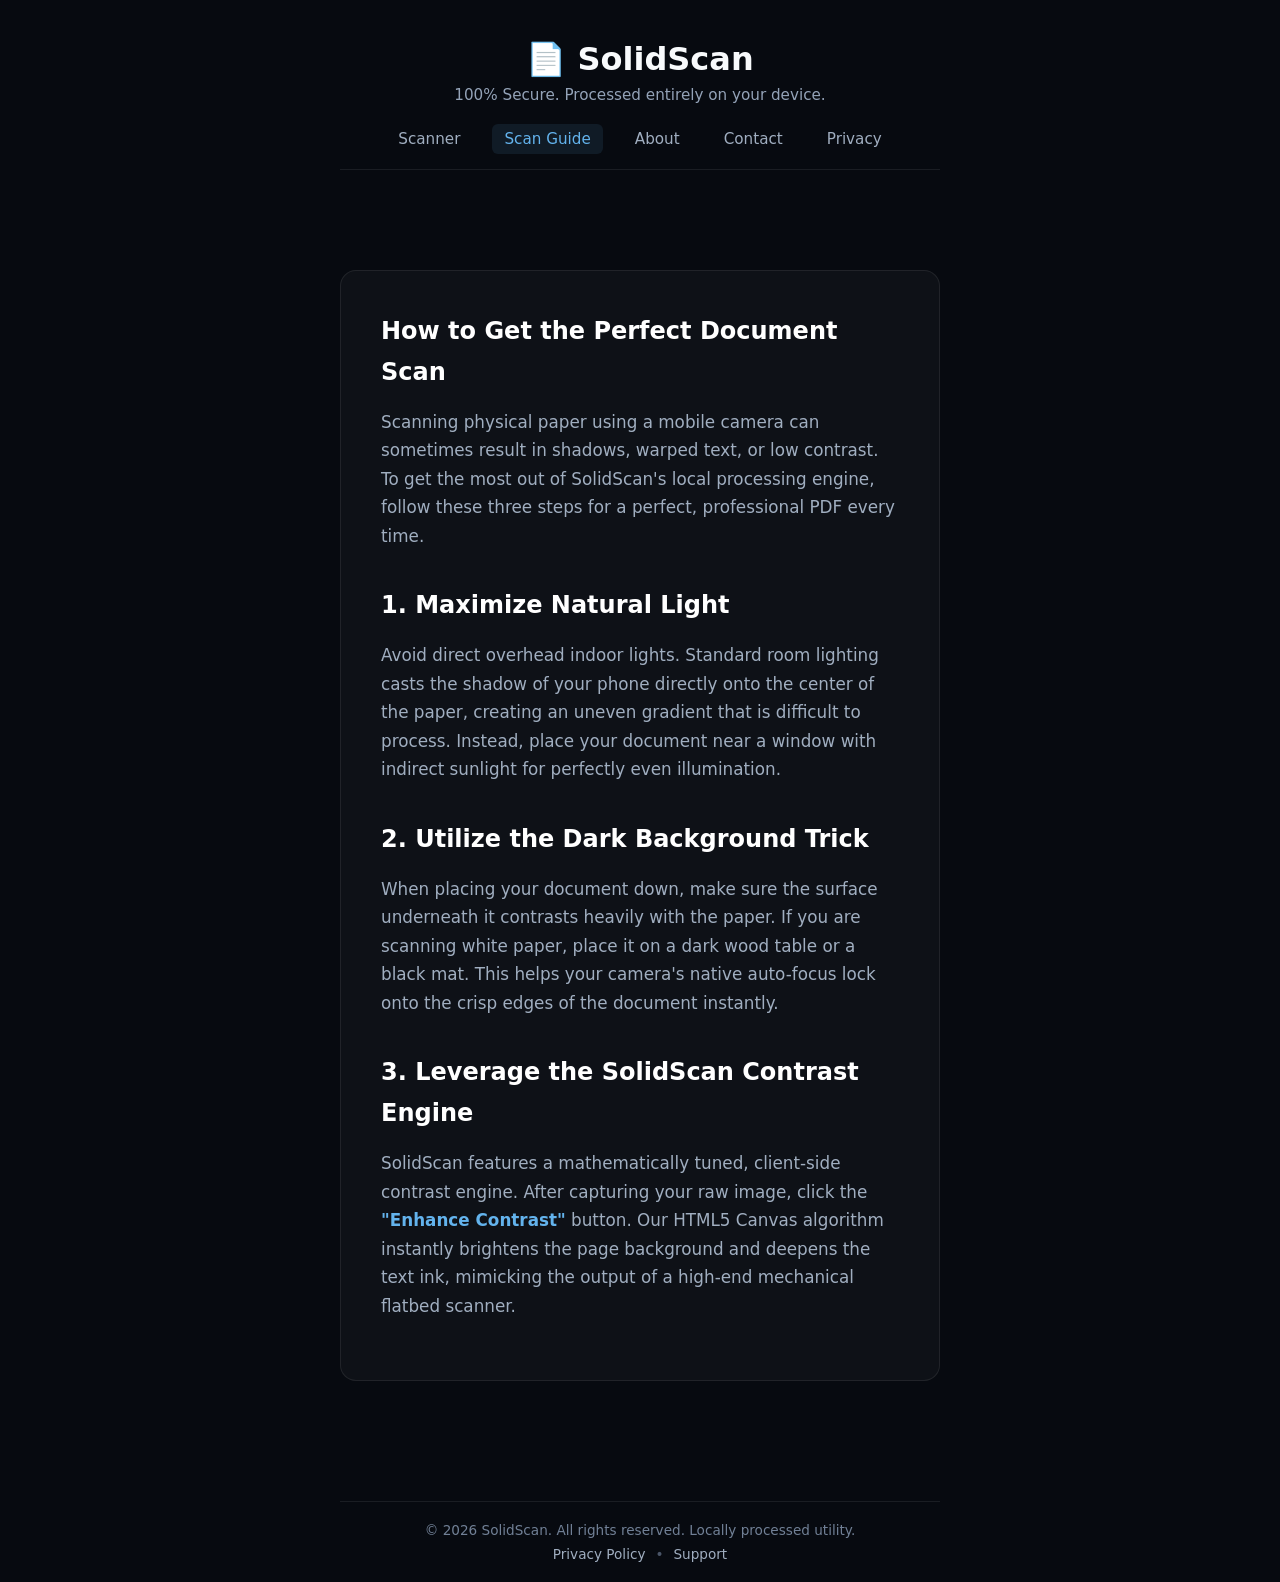
==== guide.html @ 408a012a "first commit" ====
<!DOCTYPE html>
<html lang="en">
<head>
    <meta charset="UTF-8">
    <meta name="viewport" content="width=device-width, initial-scale=1.0">
    <title>SolidScan - Scan Guide & Tips</title>
    <link rel="stylesheet" href="style.css">
    <style>
        /* Scoped text layout for maximum readability */
        .text-page {
            max-width: 800px;
            margin: 40px auto;
            background: rgba(255, 255, 255, 0.03);
            padding: 40px;
            border-radius: 16px;
            border: 1px solid rgba(255, 255, 255, 0.08);
            line-height: 1.7;
            color: #e2e8f0;
        }
        
        .text-page h2 { 
            color: #ffffff; 
            margin-top: 35px; 
            margin-bottom: 15px; 
            font-size: 1.5rem; 
        }
        
        .text-page h2:first-child {
            margin-top: 0;
        }
        
        .text-page p { 
            margin-bottom: 20px; 
            color: #a0aec0; 
            font-size: 1.05rem;
        }
        
        .text-page strong { 
            color: #63b3ed; 
        }
    </style>
</head>
<body>
    <div class="app-container">
        
        <header>
            <h1>📄 SolidScan</h1>
            <p class="subtitle">100% Secure. Processed entirely on your device.</p>
            <nav class="site-nav">
                <a href="index.html" class="nav-link">Scanner</a>
                <a href="guide.html" class="nav-link active">Scan Guide</a>
                <a href="about.html" class="nav-link">About</a>
                <a href="contact.html" class="nav-link">Contact</a>
                <a href="privacy.html" class="nav-link">Privacy</a>
            </nav>
        </header>

        <main class="text-page">
            <h2>How to Get the Perfect Document Scan</h2>
            <p>Scanning physical paper using a mobile camera can sometimes result in shadows, warped text, or low contrast. To get the most out of SolidScan's local processing engine, follow these three steps for a perfect, professional PDF every time.</p>
            
            <h2>1. Maximize Natural Light</h2>
            <p>Avoid direct overhead indoor lights. Standard room lighting casts the shadow of your phone directly onto the center of the paper, creating an uneven gradient that is difficult to process. Instead, place your document near a window with indirect sunlight for perfectly even illumination.</p>
            
            <h2>2. Utilize the Dark Background Trick</h2>
            <p>When placing your document down, make sure the surface underneath it contrasts heavily with the paper. If you are scanning white paper, place it on a dark wood table or a black mat. This helps your camera's native auto-focus lock onto the crisp edges of the document instantly.</p>

            <h2>3. Leverage the SolidScan Contrast Engine</h2>
            <p>SolidScan features a mathematically tuned, client-side contrast engine. After capturing your raw image, click the <strong>"Enhance Contrast"</strong> button. Our HTML5 Canvas algorithm instantly brightens the page background and deepens the text ink, mimicking the output of a high-end mechanical flatbed scanner.</p>
        </main>

        <footer class="site-footer">
            <p>&copy; 2026 SolidScan. All rights reserved. Locally processed utility.</p>
            <div class="footer-links">
                <a href="privacy.html">Privacy Policy</a>
                <span class="divider">•</span>
                <a href="contact.html">Support</a>
            </div>
        </footer>

    </div>
</body>
</html>
---- style.css ----
:root {
    --bg-dark: #070a10;
    --panel-bg: #0b0f19;
    --border: #1e293b;
    --text-main: #f8fafc;
    --text-muted: #94a3b8;
    --accent: #6366f1;
    --accent-hover: #4f46e5;
    --success: #10b981;
    --success-hover: #059669;
}

* {
    box-sizing: border-box;
    margin: 0;
    padding: 0;
    font-family: system-ui, sans-serif;
}

body {
    background-color: var(--bg-dark);
    color: var(--text-main);
    display: flex;
    justify-content: center;
    min-height: 100vh;
    padding: 20px;
}

.app-container {
    width: 100%;
    max-width: 600px;
    display: flex;
    flex-direction: column;
    gap: 30px;
}

header {
    text-align: center;
    margin-top: 20px;
}

header h1 {
    font-size: 2rem;
    margin-bottom: 8px;
}

header p {
    color: var(--text-muted);
    font-size: 0.95rem;
}

/* Drag & Drop Zone */
.drop-zone {
    background-color: var(--panel-bg);
    border: 2px dashed var(--border);
    border-radius: 16px;
    padding: 60px 20px;
    text-align: center;
    transition: all 0.2s ease;
    display: flex;
    flex-direction: column;
    align-items: center;
    gap: 12px;
}

.drop-zone.dragover {
    border-color: var(--accent);
    background-color: rgba(99, 102, 241, 0.05);
}

.drop-zone .icon {
    font-size: 3rem;
}

.drop-zone h2 {
    font-size: 1.2rem;
}

.drop-zone p {
    color: var(--text-muted);
    font-size: 0.9rem;
    margin-bottom: 10px;
}

/* Buttons & Inputs */
input[type="file"] {
    display: none;
}

.action-btn {
    padding: 14px 24px;
    border-radius: 8px;
    font-size: 1rem;
    font-weight: 600;
    cursor: pointer;
    border: none;
    transition: background 0.2s;
    text-align: center;
    width: 100%;
}

.primary-btn {
    background-color: var(--accent);
    color: white;
}

.primary-btn:hover {
    background-color: var(--accent-hover);
}

.secondary-btn {
    background-color: #334155;
    color: white;
}

.success-btn {
    background-color: var(--success);
    color: white;
    margin-top: 10px;
}

.text-btn {
    background: none;
    color: var(--text-muted);
    font-weight: normal;
    margin-top: 10px;
}

.text-btn:hover {
    color: white;
}

/* Canvas Preview */
.hidden {
    display: none !important;
}

#preview-section {
    display: flex;
    flex-direction: column;
    gap: 20px;
}

.canvas-wrapper {
    background-color: var(--panel-bg);
    padding: 15px;
    border-radius: 12px;
    border: 1px solid var(--border);
    display: flex;
    justify-content: center;
}

canvas {
    max-width: 100%;
    max-height: 60vh;
    border-radius: 4px;
    box-shadow: 0 10px 30px rgba(0, 0, 0, 0.5);
}

/* --- SolidScan Navigation & Footer Additions --- */

/* Header Navigation Styling */
.site-nav {
    display: flex;
    justify-content: center;
    gap: 20px;
    margin: 20px 0 30px 0;
    padding-bottom: 15px;
    border-bottom: 1px solid rgba(255, 255, 255, 0.08);
}

.nav-link {
    color: #a0aec0;
    /* Subtle muted gray */
    text-decoration: none;
    font-size: 0.95rem;
    font-weight: 500;
    padding: 6px 12px;
    border-radius: 6px;
    transition: all 0.2s ease;
}

.nav-link:hover {
    color: #ffffff;
    background-color: rgba(255, 255, 255, 0.05);
}

/* Active Page Highlight */
.nav-link.active {
    color: #63b3ed;
    /* Premium bright accent blue to highlight current page */
    background-color: rgba(99, 179, 237, 0.1);
}

/* Footer Styling */
.site-footer {
    margin-top: 50px;
    padding-top: 20px;
    border-top: 1px solid rgba(255, 255, 255, 0.08);
    text-align: center;
    font-size: 0.85rem;
    color: #718096;
}

.site-footer p {
    margin-bottom: 8px;
}

.footer-links {
    display: flex;
    justify-content: center;
    align-items: center;
    gap: 10px;
}

.footer-links a {
    color: #a0aec0;
    text-decoration: none;
    transition: color 0.2s ease;
}

.footer-links a:hover {
    color: #ffffff;
}

.footer-links .divider {
    color: #4a5568;
}
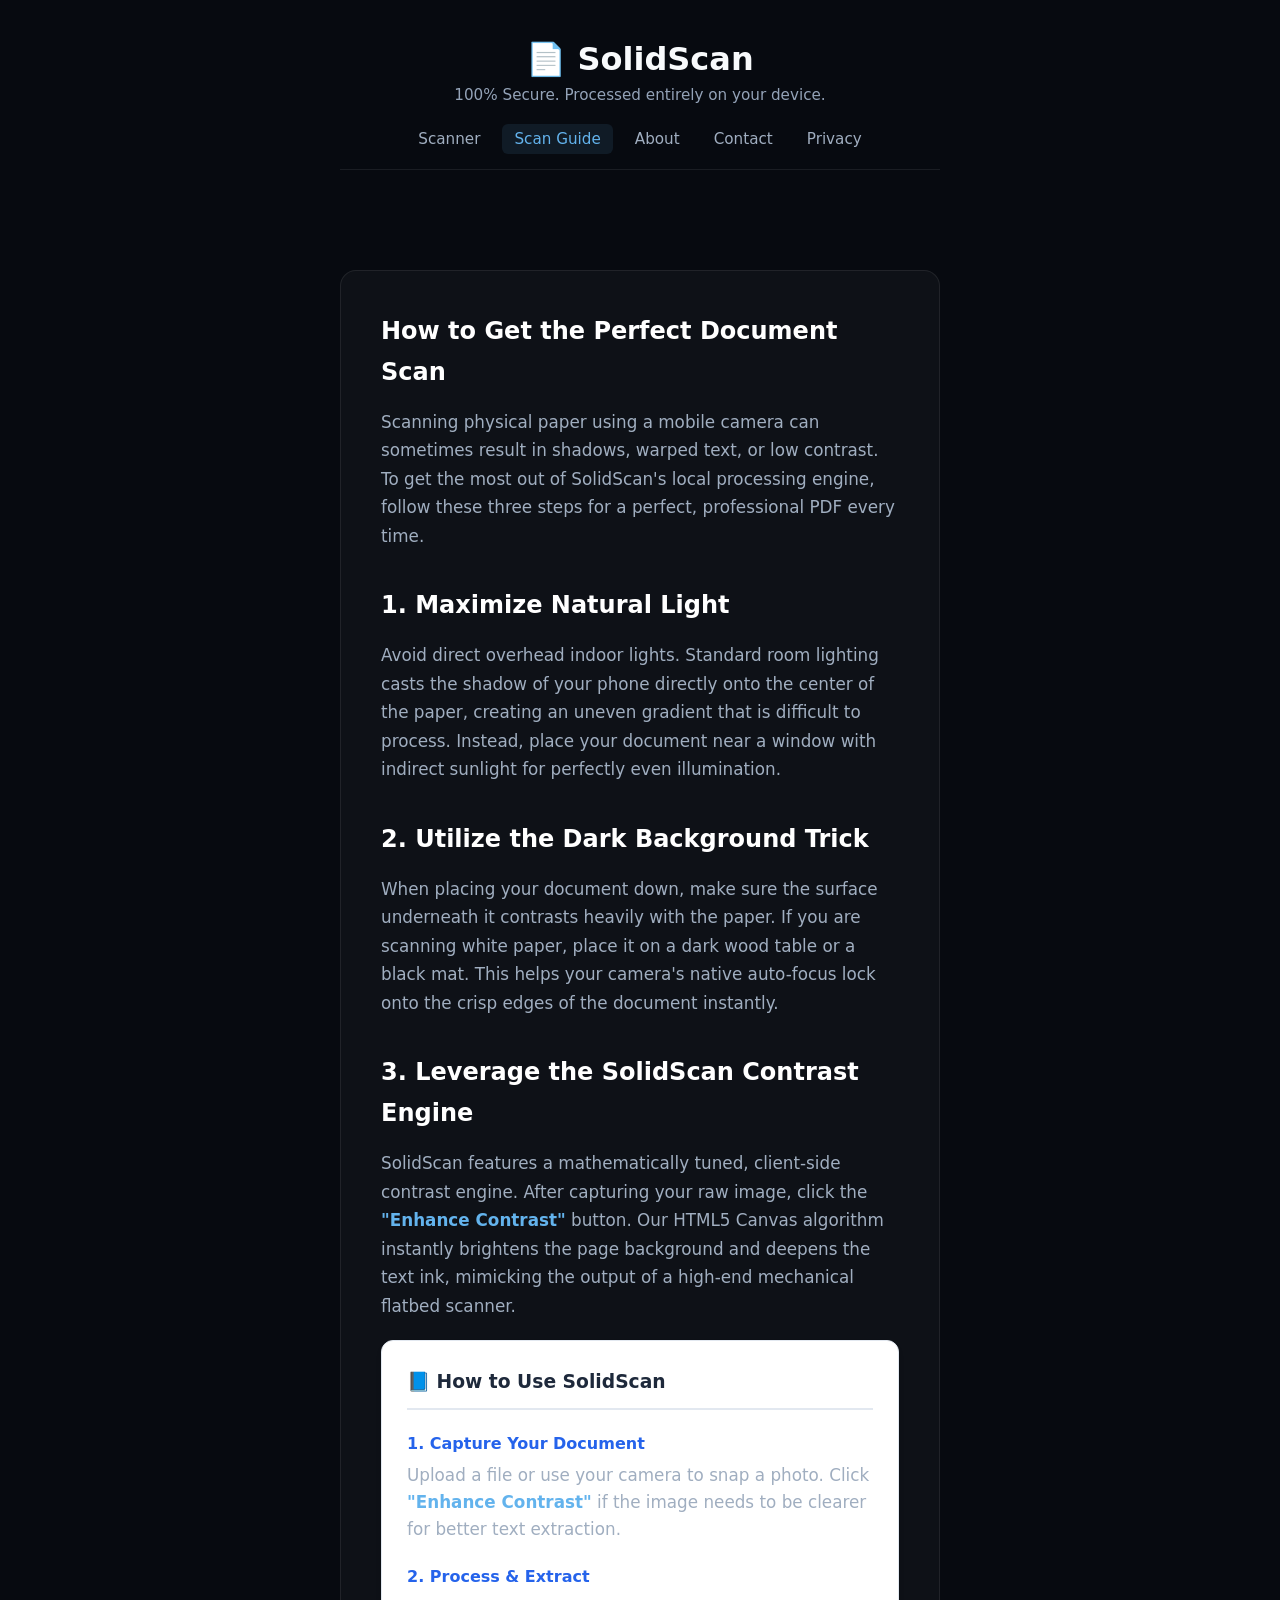
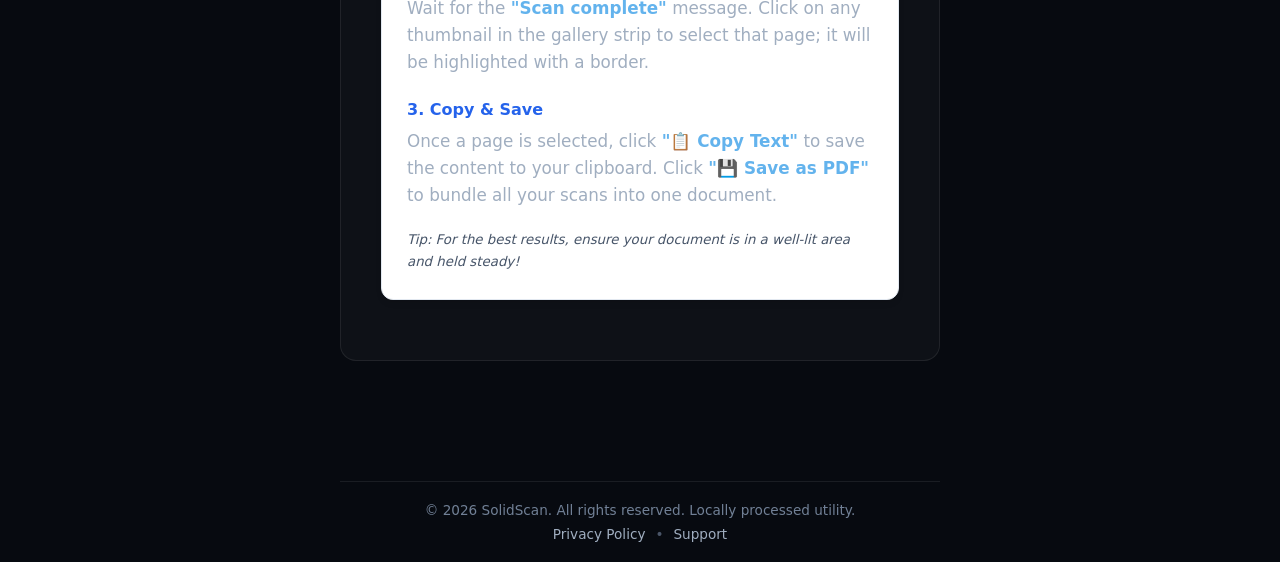
==== commit 7d32ebd5: "code changes for How to Use SolidScan" ====
--- a/guide.html
+++ b/guide.html
@@ -1,5 +1,6 @@
 <!DOCTYPE html>
 <html lang="en">
+
 <head>
     <meta charset="UTF-8">
     <meta name="viewport" content="width=device-width, initial-scale=1.0">
@@ -17,32 +18,33 @@
             line-height: 1.7;
             color: #e2e8f0;
         }
-        
-        .text-page h2 { 
-            color: #ffffff; 
-            margin-top: 35px; 
-            margin-bottom: 15px; 
-            font-size: 1.5rem; 
+
+        .text-page h2 {
+            color: #ffffff;
+            margin-top: 35px;
+            margin-bottom: 15px;
+            font-size: 1.5rem;
         }
-        
+
         .text-page h2:first-child {
             margin-top: 0;
         }
-        
-        .text-page p { 
-            margin-bottom: 20px; 
-            color: #a0aec0; 
+
+        .text-page p {
+            margin-bottom: 20px;
+            color: #a0aec0;
             font-size: 1.05rem;
         }
-        
-        .text-page strong { 
-            color: #63b3ed; 
+
+        .text-page strong {
+            color: #63b3ed;
         }
     </style>
 </head>
+
 <body>
     <div class="app-container">
-        
+
         <header>
             <h1>📄 SolidScan</h1>
             <p class="subtitle">100% Secure. Processed entirely on your device.</p>
@@ -57,16 +59,54 @@
 
         <main class="text-page">
             <h2>How to Get the Perfect Document Scan</h2>
-            <p>Scanning physical paper using a mobile camera can sometimes result in shadows, warped text, or low contrast. To get the most out of SolidScan's local processing engine, follow these three steps for a perfect, professional PDF every time.</p>
-            
+            <p>Scanning physical paper using a mobile camera can sometimes result in shadows, warped text, or low
+                contrast. To get the most out of SolidScan's local processing engine, follow these three steps for a
+                perfect, professional PDF every time.</p>
+
             <h2>1. Maximize Natural Light</h2>
-            <p>Avoid direct overhead indoor lights. Standard room lighting casts the shadow of your phone directly onto the center of the paper, creating an uneven gradient that is difficult to process. Instead, place your document near a window with indirect sunlight for perfectly even illumination.</p>
-            
+            <p>Avoid direct overhead indoor lights. Standard room lighting casts the shadow of your phone directly onto
+                the center of the paper, creating an uneven gradient that is difficult to process. Instead, place your
+                document near a window with indirect sunlight for perfectly even illumination.</p>
+
             <h2>2. Utilize the Dark Background Trick</h2>
-            <p>When placing your document down, make sure the surface underneath it contrasts heavily with the paper. If you are scanning white paper, place it on a dark wood table or a black mat. This helps your camera's native auto-focus lock onto the crisp edges of the document instantly.</p>
+            <p>When placing your document down, make sure the surface underneath it contrasts heavily with the paper. If
+                you are scanning white paper, place it on a dark wood table or a black mat. This helps your camera's
+                native auto-focus lock onto the crisp edges of the document instantly.</p>
 
             <h2>3. Leverage the SolidScan Contrast Engine</h2>
-            <p>SolidScan features a mathematically tuned, client-side contrast engine. After capturing your raw image, click the <strong>"Enhance Contrast"</strong> button. Our HTML5 Canvas algorithm instantly brightens the page background and deepens the text ink, mimicking the output of a high-end mechanical flatbed scanner.</p>
+            <p>SolidScan features a mathematically tuned, client-side contrast engine. After capturing your raw image,
+                click the <strong>"Enhance Contrast"</strong> button. Our HTML5 Canvas algorithm instantly brightens the
+                page background and deepens the text ink, mimicking the output of a high-end mechanical flatbed scanner.
+            </p>
+
+            <section id="guide-section" class="guide-container">
+                <h3>📘 How to Use SolidScan</h3>
+
+                <div class="guide-step">
+                    <h4>1. Capture Your Document</h4>
+                    <p>Upload a file or use your camera to snap a photo. Click <strong>"Enhance Contrast"</strong> if
+                        the image
+                        needs to be clearer for better text extraction.</p>
+                </div>
+
+                <div class="guide-step">
+                    <h4>2. Process & Extract</h4>
+                    <p>Wait for the <strong>"Scan complete"</strong> message. Click on any thumbnail in the gallery
+                        strip to select
+                        that page; it will be highlighted with a border.</p>
+                </div>
+
+                <div class="guide-step">
+                    <h4>3. Copy & Save</h4>
+                    <p>Once a page is selected, click <strong>"📋 Copy Text"</strong> to save the content to your
+                        clipboard. Click
+                        <strong>"💾 Save as PDF"</strong> to bundle all your scans into one document.
+                    </p>
+                </div>
+
+                <small><em>Tip: For the best results, ensure your document is in a well-lit area and held
+                        steady!</em></small>
+            </section>
         </main>
 
         <footer class="site-footer">
@@ -80,4 +120,5 @@
 
     </div>
 </body>
+
 </html>
--- a/style.css
+++ b/style.css
@@ -160,10 +160,14 @@
 /* --- SolidScan Navigation & Footer Additions --- */
 
 /* Header Navigation Styling */
+/* Update your existing .site-nav class to this: */
 .site-nav {
     display: flex;
     justify-content: center;
-    gap: 20px;
+    flex-wrap: wrap;
+    /* This tells the links to wrap if they run out of space */
+    gap: 10px;
+    /* Reduced gap slightly for mobile */
     margin: 20px 0 30px 0;
     padding-bottom: 15px;
     border-bottom: 1px solid rgba(255, 255, 255, 0.08);
@@ -225,4 +229,81 @@
 
 .footer-links .divider {
     color: #4a5568;
+}
+
+/* ... existing code ... */
+
+/* ... existing code ... */
+
+/* ADD THIS TO THE BOTTOM OF YOUR STYLE.CSS */
+.gallery-strip {
+    display: flex;
+    gap: 12px;
+    overflow-x: auto;
+    padding: 15px;
+    background: rgba(255, 255, 255, 0.05);
+    border-radius: 8px;
+    min-height: 120px;
+    margin-top: 20px;
+}
+
+.thumb {
+    width: 80px;
+    height: 110px;
+    border: 2px solid #4a5568;
+    border-radius: 8px;
+    cursor: pointer;
+    object-fit: cover;
+}
+
+.thumb.active {
+    border-color: #63b3ed;
+}
+
+.guide-container {
+    background: #ffffff;
+    padding: 25px;
+    border-radius: 12px;
+    border: 1px solid #e2e8f0;
+    box-shadow: 0 4px 6px -1px rgb(0 0 0 / 0.1);
+    margin: 20px auto;
+    max-width: 800px;
+}
+
+.guide-container h3 {
+    margin-top: 0;
+    color: #1e293b;
+    border-bottom: 2px solid #e2e8f0;
+    padding-bottom: 10px;
+    margin-bottom: 20px;
+}
+
+.guide-step {
+    margin-bottom: 15px;
+}
+
+.guide-step h4 {
+    margin: 0 0 5px 0;
+    color: #2563eb;
+    /* A nice professional blue */
+}
+
+/* Update this for the step instructions */
+.guide-step p {
+    margin: 0;
+    color: #334155;
+    /* Changed to a darker, high-contrast grey */
+    line-height: 1.6;
+    /* Increased spacing for better readability */
+    font-weight: 500;
+    /* Slightly bolder for better visibility */
+}
+
+/* Update this for the footer tip */
+.guide-container small {
+    color: #475569;
+    /* Darker than the previous light grey */
+    font-style: italic;
+    display: block;
+    margin-top: 15px;
 }
